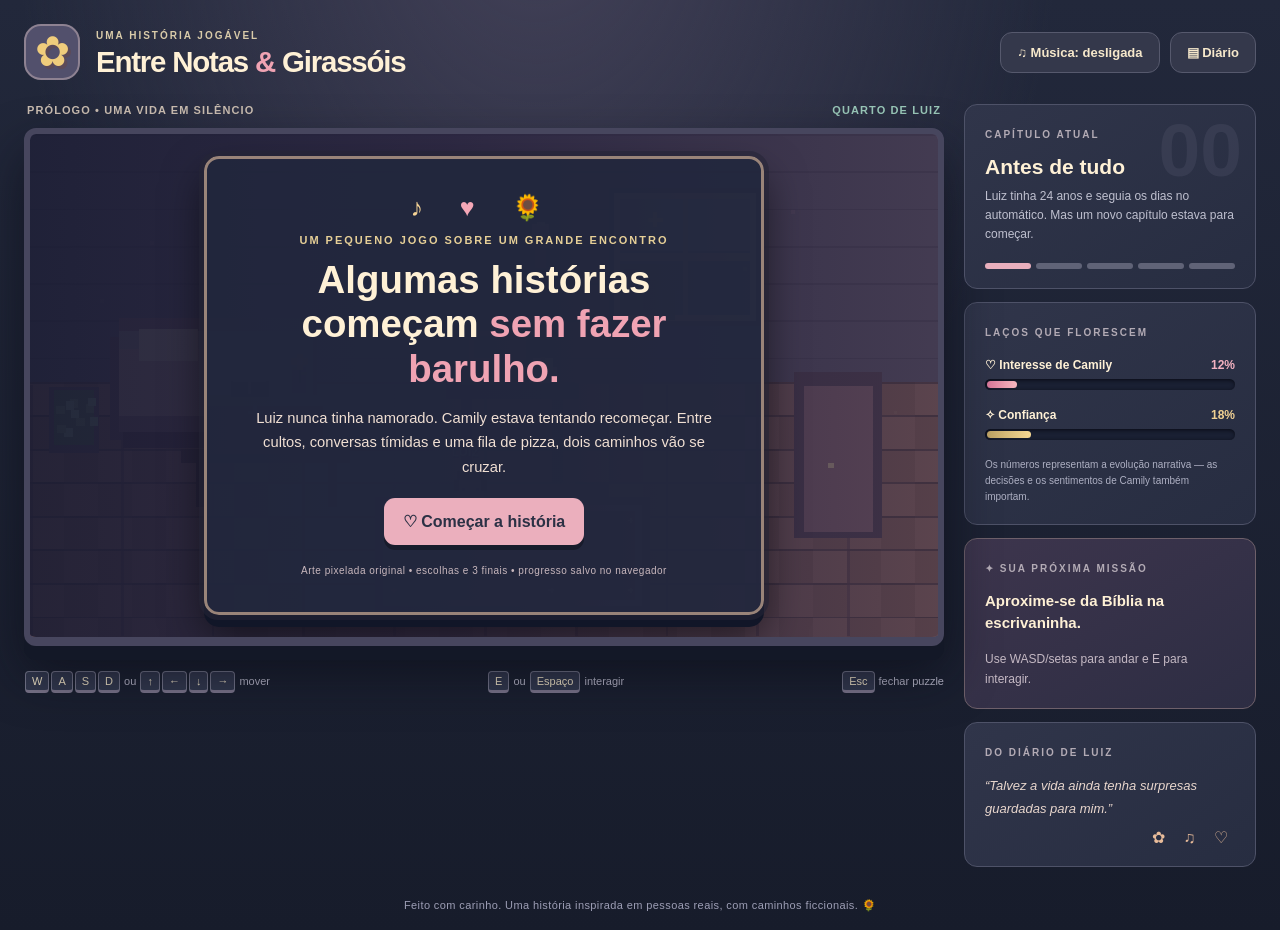
==== android-app/app/src/main/assets/index.html @ 6563f70f "feat(android): adicionar aplicativo APK offline e fluxo de compilação" ====
<!doctype html>
<html lang="pt-BR">
<head>
  <meta charset="utf-8" />
  <meta name="viewport" content="width=device-width, initial-scale=1, viewport-fit=cover" />
  <meta name="theme-color" content="#1f2339" />
  <meta name="description" content="Uma história jogável em pixel art sobre Luiz e Camily: fé, amizade, coragem e um encontro na fila da pizza." />
  <title>Entre Notas e Girassóis 🌻 — Uma história de Luiz & Camily</title>
  <link rel="manifest" href="manifest.webmanifest" />
  <link rel="icon" href="icon-192.png" sizes="192x192" type="image/png" />
  <meta name="apple-mobile-web-app-capable" content="yes" />
  <meta name="apple-mobile-web-app-status-bar-style" content="black-translucent" />
  <meta name="apple-mobile-web-app-title" content="Notas & Girassóis" />
  <link rel="apple-touch-icon" href="icon-192.png" />
  <link rel="stylesheet" href="styles.css" />
</head>
<body>
  <main class="shell">
    <header class="masthead">
      <div class="brand"><span class="sunflower" aria-hidden="true">✿</span><div><span class="eyebrow">UMA HISTÓRIA JOGÁVEL</span><h1>Entre Notas <em>&</em> Girassóis</h1></div></div>
      <div class="header-tools">
        <button class="utility install-button hidden" id="installApp" type="button" aria-label="Instalar jogo no celular">⇩ Instalar</button>
        <button class="utility" id="soundToggle" type="button" aria-label="Ativar ou desativar música">♫ Música: desligada</button>
        <button class="utility" id="journalToggle" type="button" aria-label="Abrir diário">▤ Diário</button>
      </div>
    </header>

    <section class="play-area" aria-label="Jogo de aventura">
      <div class="main-column">
        <div class="game-topline"><span id="chapterLabel">PRÓLOGO • UMA VIDA EM SILÊNCIO</span><span id="locationLabel">QUARTO DE LUIZ</span></div>
        <div class="mobile-status" aria-label="Progresso da história">
          <div class="mobile-stat"><div class="mobile-stat-title"><span>♡ Interesse de Camily</span><strong id="mobileInterest">12%</strong></div><div class="mobile-meter"><i id="mobileInterestBar"></i></div></div>
          <div class="mobile-stat"><div class="mobile-stat-title"><span>✧ Confiança</span><strong id="mobileTrust">18%</strong></div><div class="mobile-meter trust"><i id="mobileTrustBar"></i></div></div>
          <p class="mobile-goal" id="mobileObjective">Encontre sua Bíblia no quarto.</p>
        </div>
        <div class="game-frame" id="gameFrame">
          <canvas id="game" width="960" height="540" role="img" aria-label="Cenário de aventura em pixel art com Luiz, personagens e locais para explorar"></canvas>
          <div class="overlay intro" id="introScreen">
            <div class="intro-panel">
              <div class="intro-mark">♪ <span>♥</span> 🌻</div>
              <p class="intro-eyebrow">UM PEQUENO JOGO SOBRE UM GRANDE ENCONTRO</p>
              <h2>Algumas histórias<br/>começam <em>sem fazer barulho.</em></h2>
              <p>Luiz nunca tinha namorado. Camily estava tentando recomeçar. Entre cultos, conversas tímidas e uma fila de pizza, dois caminhos vão se cruzar.</p>
              <div class="intro-buttons"><button id="newGame" class="btn primary">♡ Começar a história</button><button id="continueGame" class="btn secondary hidden">Continuar aventura</button></div>
              <span class="smallprint">Arte pixelada original • escolhas e 3 finais • progresso salvo no navegador</span>
            </div>
          </div>
          <div class="dialog-layer hidden" id="dialogLayer" aria-live="polite">
            <div class="dialog-box">
              <div class="dialog-meta"><span id="speakerName">Narrador</span><span id="dialogHint">ESCOLHA SUA RESPOSTA</span></div>
              <p id="dialogText"></p>
              <div class="choice-list" id="dialogChoices"></div>
            </div>
          </div>
          <div class="puzzle-layer hidden" id="puzzleLayer" aria-live="polite">
            <section class="puzzle-card" role="dialog" aria-modal="true" aria-labelledby="puzzleTitle">
              <div class="puzzle-kicker" id="puzzleKicker">DESAFIO</div>
              <h2 id="puzzleTitle">Puzzle</h2>
              <p id="puzzleDescription"></p>
              <div id="puzzleContent"></div>
              <button class="puzzle-close" id="puzzleClose">Voltar ao cenário</button>
            </section>
          </div>
          <div class="overlay ending hidden" id="endingScreen">
            <div class="ending-panel"><div class="end-sunflower">🌻</div><span class="eyebrow" id="endingEyebrow">FIM DO CAPÍTULO</span><h2 id="endingTitle"></h2><p id="endingDescription"></p><div class="ending-summary" id="endingSummary"></div><button id="playAgain" class="btn primary">↻ Jogar outra vez</button></div>
          </div>
          <div class="toast hidden" id="toast" role="status"></div>
          <div class="action-hint hidden" id="actionHint"><kbd>E</kbd> <span id="actionName">Conversar</span></div>
        </div>
        <div class="controls-bar">
          <span><kbd>W</kbd><kbd>A</kbd><kbd>S</kbd><kbd>D</kbd> ou <kbd>↑</kbd><kbd>←</kbd><kbd>↓</kbd><kbd>→</kbd> mover</span>
          <span><kbd>E</kbd> ou <kbd>Espaço</kbd> interagir</span>
          <span><kbd>Esc</kbd> fechar puzzle</span>
        </div>
        <div class="mobile-controls" aria-label="Controles de toque">
          <div class="dpad" role="group" aria-label="Mover Luiz">
            <button type="button" data-dir="up" aria-label="Cima">▲</button>
            <div><button type="button" data-dir="left" aria-label="Esquerda">◀</button><button type="button" data-dir="down" aria-label="Baixo">▼</button><button type="button" data-dir="right" aria-label="Direita">▶</button></div>
          </div>
          <div class="mobile-actions"><button class="interact-button" type="button" id="touchInteract">✦<span>Interagir</span></button><span class="mobile-tap-tip">Toque no cenário para andar</span></div>
        </div>
      </div>
      <aside class="sidebar">
        <section class="side-card chapter-card"><span class="side-label">CAPÍTULO ATUAL</span><div class="chapter-num" id="chapterNumber">00</div><h2 id="chapterName">Antes de tudo</h2><p id="chapterDescription">Às vezes o primeiro passo é simplesmente sair de casa.</p><div class="chapter-progress" id="chapterProgress"><i class="active"></i><i></i><i></i><i></i><i></i></div></section>
        <section class="side-card affection-card"><span class="side-label">LAÇOS QUE FLORESCEM</span><div class="meter-head"><span>♡ Interesse de Camily</span><strong id="interestValue">12%</strong></div><div class="meter pink"><div id="interestBar"></div></div><div class="meter-head second"><span>✧ Confiança</span><strong id="trustValue">18%</strong></div><div class="meter gold"><div id="trustBar"></div></div><p class="meter-footnote">Os números representam a evolução narrativa — as decisões e os sentimentos de Camily também importam.</p></section>
        <section class="side-card objective-card"><span class="side-label">✦ SUA PRÓXIMA MISSÃO</span><p id="objective">Encontre sua Bíblia no quarto.</p><span class="tip" id="tip">Aproxime-se dos objetos brilhantes e pressione E.</span></section>
        <section class="side-card quote-card"><span class="side-label">DO DIÁRIO DE LUIZ</span><blockquote id="diaryQuote">“Talvez a vida ainda tenha surpresas guardadas para mim.”</blockquote><span class="hand-drawn">✿ ♫ ♡</span></section>
      </aside>
    </section>
    <footer>Feito com carinho. Uma história inspirada em pessoas reais, com caminhos ficcionais. 🌻</footer>
  </main>

  <dialog id="journalDialog" class="journal-dialog"><div class="journal-inner"><button id="journalClose" class="journal-close" aria-label="Fechar diário">×</button><span class="eyebrow">PÁGINAS DE UMA HISTÓRIA</span><h2>O diário de Luiz</h2><div id="journalEntries"></div><p class="journal-note">As páginas vão surgindo enquanto você vive esta história.</p></div></dialog>
  <script src="game.js" defer></script>
</body>
</html>
---- android-app/app/src/main/assets/styles.css ----
:root{color-scheme:dark;--bg:#191e2b;--panel:#282d40;--panel2:#30364c;--line:#50546c;--cream:#fff1d6;--muted:#bfc2d5;--pink:#f0a3b3;--gold:#e9c77c;--green:#97cdb4;--shadow:#0e111e}
*{box-sizing:border-box}html{min-height:100%;background:var(--bg)}body{margin:0;font-family:Trebuchet MS,Verdana,Arial,sans-serif;background:radial-gradient(ellipse at 42% -15%,#444259 0,transparent 50%),linear-gradient(#22283b,#171c2b);color:var(--cream);min-height:100vh}button{font:inherit;cursor:pointer}.shell{max-width:1500px;margin:0 auto;padding:24px 24px 18px}.masthead{display:flex;align-items:center;justify-content:space-between;gap:12px;margin-bottom:24px}.brand{display:flex;align-items:center;gap:16px}.sunflower{display:grid;place-items:center;color:#f0cd7c;background:#52506c;border:2px solid #8e8292;border-radius:17px;width:56px;height:56px;font-size:42px;line-height:1;text-shadow:3px 3px #5d4b59}.eyebrow,.intro-eyebrow,.side-label,.puzzle-kicker{font-size:11px;letter-spacing:2px;font-weight:bold;color:#d9cba9}.brand .eyebrow{font-size:10px}.brand h1{margin:2px 0 0;font-size:clamp(22px,2.3vw,33px);letter-spacing:-1.2px;font-weight:800}.brand h1 em,.intro-panel h2 em{font-style:normal;color:var(--pink)}.header-tools{display:flex;gap:10px}.utility{background:#34384b;border:1px solid #56596d;color:#f6e8cb;padding:12px 16px;border-radius:12px;font-size:13px;font-weight:bold;transition:transform .16s,background .16s}.utility:hover{transform:translateY(-2px);background:#444962}.play-area{display:grid;grid-template-columns:minmax(0,1fr) 292px;gap:20px;align-items:start}.main-column{min-width:0}.game-topline{display:flex;justify-content:space-between;align-items:center;gap:10px;padding:0 3px 12px;color:#c9bcb0;font-size:11px;font-weight:900;letter-spacing:1.1px}.game-topline span:last-child{color:#99c7b8}.game-frame{aspect-ratio:16/9;position:relative;overflow:hidden;border:6px solid #47465e;border-bottom-width:9px;border-radius:12px;box-shadow:0 14px 0 #131827,0 26px 50px #0b0d17a6;background:#52455d;isolation:isolate}canvas{width:100%;height:100%;display:block;image-rendering:pixelated;image-rendering:crisp-edges}.overlay,.dialog-layer,.puzzle-layer{position:absolute;inset:0;display:flex;align-items:center;justify-content:center}.hidden{display:none!important}.intro{background:linear-gradient(90deg,#191b31e8 0,#29243eec 46%,#312638a3 100%);padding:4%}.intro-panel{max-width:560px;text-align:center;background:#21273de8;border:3px solid #998479;outline:5px solid #25263791;border-radius:15px;padding:clamp(15px,3vw,34px);box-shadow:0 12px 0 #111628,0 20px 40px #0008}.intro-mark{font-size:25px;color:#f5d396;letter-spacing:15px}.intro-mark span{color:#f5a7b7}.intro-eyebrow{color:#e6cf97;margin:12px 0}.intro-panel h2{font-size:clamp(23px,3vw,42px);line-height:1.16;margin:12px 0}.intro-panel p:not(.intro-eyebrow){color:#f0dfd3;line-height:1.65;font-size:clamp(12px,1.15vw,16px)}.intro-buttons{display:flex;justify-content:center;gap:10px;margin:19px 0 15px;flex-wrap:wrap}.btn{border:0;border-radius:11px;padding:14px 19px;font-weight:900;color:#2c3145;box-shadow:0 5px 0 #181b2b;transition:transform .15s}.btn:hover{transform:translateY(-3px)}.btn.primary{background:#ebafbd}.btn.secondary{background:#f3dca7}.smallprint{font-size:10px;color:#c8b7bd;letter-spacing:.5px}.dialog-layer{align-items:end;justify-content:stretch;padding:15px;background:linear-gradient(transparent 15%,#080c19ae 100%)}.dialog-box{background:#292a43f5;border:3px solid #e0bba2;border-radius:13px;padding:16px 19px 18px;width:100%;box-shadow:0 0 0 4px #312f43,0 13px 30px #0009;max-height:90%;overflow:auto}.dialog-meta{display:flex;justify-content:space-between;align-items:center;gap:10px}.dialog-meta #speakerName{font-size:14px;font-weight:900;color:#f2c6a3}.dialog-meta #dialogHint{font-size:10px;letter-spacing:1.3px;color:#e2d3bf}.dialog-box p{margin:10px 0 14px;font-size:clamp(13px,1.28vw,17px);line-height:1.5;color:#f9eddb}.choice-list{display:flex;flex-direction:column;gap:6px}.choice-button{background:#3f415a;border:1px solid #79758e;color:#fff0e4;border-radius:8px;padding:10px 12px;text-align:left;font-size:clamp(12px,1.05vw,15px);transition:background .2s}.choice-button:hover,.choice-button:focus-visible{background:#63536b;outline:2px solid #dfbac0;outline-offset:1px}.choice-button b{color:#eed5a5;margin-right:9px}.puzzle-layer{background:#111828db;padding:14px;z-index:4}.puzzle-card{width:min(540px,100%);background:linear-gradient(#3c3c57,#292a41);border:3px solid #e2b58e;border-radius:14px;box-shadow:0 0 0 5px #161c30,0 23px 35px #0008;padding:24px 26px;text-align:center;max-height:96%;overflow:auto}.puzzle-card h2{font-size:clamp(21px,2.5vw,30px);margin:10px 0;color:#fbe8c7}.puzzle-card p{font-size:14px;line-height:1.6;color:#e9d9d5}.puzzle-close{display:block;margin:16px auto 0;border:0;background:none;color:#f3c2bf;text-decoration:underline;font-size:12px}.music-sequence{display:flex;gap:8px;justify-content:center;margin:18px 0 20px;flex-wrap:wrap}.note-chip{width:44px;height:44px;display:grid;place-items:center;background:#62647d;border:2px solid #b5aac0;color:#fff4d9;border-radius:8px;font-size:20px;font-weight:bold}.note-chip.done{background:#4d796e;border-color:#aad0a8}.music-keys{display:flex;gap:10px;justify-content:center;flex-wrap:wrap}.music-keys button{width:66px;height:65px;border-radius:9px;background:#f4e4cd;color:#3b364d;border:0;border-bottom:7px solid #b7a399;font-weight:900;font-size:20px}.music-keys button:active{transform:translateY(5px);border-bottom-width:2px}.puzzle-status{min-height:24px;font-weight:bold;color:#f9daab}.pizza-choices{display:grid;grid-template-columns:1fr 1fr;gap:10px;margin-top:18px}.pizza-choices button{padding:14px 8px;border:2px solid #af9f9d;background:#51516b;color:#fff0d7;border-radius:9px;font-weight:800}.pizza-choices button:hover{background:#71607a}.pizza-step{color:#f6d498;font-weight:bold;font-size:12px;letter-spacing:1px}.pizza-done{font-size:13px;color:#b2dfc3}.ending{z-index:5;text-align:center;background:#171a2ded;padding:15px}.ending-panel{max-width:590px;background:#303047;border:3px solid #efc592;border-radius:16px;padding:30px;box-shadow:0 13px 0 #18192b;max-height:96%;overflow:auto}.end-sunflower{font-size:42px}.ending-panel h2{font-size:clamp(23px,3vw,37px);margin:12px 0;color:#f4b5be}.ending-panel p{color:#f5e1cd;line-height:1.75}.ending-summary{margin:20px 0;background:#3e425d;border-radius:10px;padding:14px;font-size:14px;color:#f4e4cb}.toast{position:absolute;top:14px;left:50%;transform:translateX(-50%);z-index:9;padding:10px 16px;border-radius:10px;background:#333c4c;border:2px solid #f7cb9a;color:#fff0d8;text-align:center;font-size:12px;font-weight:bold;box-shadow:0 7px 20px #0008;max-width:92%}.action-hint{position:absolute;z-index:2;bottom:14px;left:50%;transform:translateX(-50%);padding:10px 15px;border-radius:9px;background:#263348ec;border:2px solid #c9b5a0;color:#f6e4d7;font-size:13px;font-weight:bold;pointer-events:none;white-space:nowrap}.action-hint kbd{border-color:#dec698}.controls-bar{display:flex;flex-wrap:wrap;justify-content:space-between;gap:12px;margin-top:25px;color:#b9b8ca;font-size:11px}.controls-bar span{white-space:nowrap}kbd{display:inline-block;padding:3px 6px;margin:0 1px;border:1px solid #74758a;border-bottom:3px solid #7a748a;background:#32384e;border-radius:4px;color:#f5e8ca;font-size:11px;font-family:inherit}.sidebar{display:flex;flex-direction:column;gap:13px}.side-card{background:linear-gradient(145deg,#30354a,#272d41);border:1px solid #4e5268;border-radius:13px;padding:19px 20px}.side-label{font-size:10px;color:#b3abb5}.chapter-card{position:relative;overflow:hidden}.chapter-num{position:absolute;right:13px;top:8px;font-size:75px;line-height:1;font-weight:900;color:#74768b2c;pointer-events:none}.chapter-card h2{font-size:21px;margin:13px 0 8px;position:relative}.chapter-card p,.meter-footnote{font-size:12px;line-height:1.6;color:#bfc0cf;margin:0}.chapter-progress{display:flex;gap:5px;margin-top:18px}.chapter-progress i{display:block;flex:1;height:6px;border-radius:4px;background:#606377}.chapter-progress i.active{background:#e9afbd}.meter-head{display:flex;justify-content:space-between;align-items:center;gap:10px;font-size:12px;font-weight:bold;margin:18px 0 7px}.meter-head strong{color:#f4b2c1}.meter-head.second strong{color:#f1d193}.meter{height:11px;background:#1a2033;border-radius:6px;padding:2px;box-shadow:inset 1px 1px 4px #080a14}.meter div{height:100%;border-radius:5px;width:0;transition:width .8s cubic-bezier(.24,1,.31,1)}.meter.pink div{background:linear-gradient(90deg,#d8779a,#f7b7bf)}.meter.gold div{background:linear-gradient(90deg,#bda264,#f8d993)}.meter-footnote{font-size:10px;margin-top:17px;color:#aeb0c3}.objective-card{border-color:#6e606a;background:linear-gradient(150deg,#3d354d,#2d2d43)}.objective-card p{line-height:1.5;font-weight:900;font-size:15px;margin:14px 0}.tip{font-size:12px;line-height:1.6;color:#c5b9c4}.quote-card blockquote{padding:0;margin:15px 0 0;color:#e8d6cd;font-size:13px;line-height:1.75;font-style:italic}.hand-drawn{display:block;text-align:right;color:#e9bc9a;letter-spacing:7px;margin-top:8px}footer{font-size:11px;color:#9d9eb5;margin-top:32px;text-align:center;letter-spacing:.4px}.journal-dialog{border:3px solid #d9b18f;background:#292c42;border-radius:14px;color:var(--cream);padding:0;max-width:560px;width:calc(100vw - 36px);box-shadow:0 20px 70px #0008}.journal-dialog::backdrop{background:#111425c9}.journal-inner{padding:25px 29px;position:relative}.journal-inner h2{font-size:26px}.journal-close{position:absolute;right:17px;top:12px;background:none;color:#f1d9bf;border:0;font-size:29px}.journal-entry{padding:13px 0;border-bottom:1px solid #50546d}.journal-entry strong{color:#f0b4bf;font-size:14px}.journal-entry p{line-height:1.6;color:#f3e2ce;font-size:13px;margin:6px 0}.journal-note{color:#aeaabf;font-size:12px}.mobile-controls{display:none}
@media(max-width:1050px){.play-area{grid-template-columns:minmax(0,1fr) 255px;gap:12px}.side-card{padding:15px}.intro-panel{max-width:490px;padding:16px}.intro-panel p:not(.intro-eyebrow){line-height:1.4}.game-frame{border-width:4px}.shell{padding:18px 15px}}
@media(max-width:790px){.play-area{grid-template-columns:1fr}.sidebar{display:grid;grid-template-columns:1fr 1fr;gap:10px}.quote-card{display:none}.masthead{align-items:flex-start}.brand h1{font-size:22px}.sunflower{width:42px;height:42px;font-size:32px}.header-tools{flex-direction:column}.utility{padding:9px;font-size:11px}.controls-bar{margin-top:15px}.mobile-controls{display:flex;align-items:center;justify-content:space-between;gap:25px;padding:13px 6px 0}.dpad{text-align:center;display:flex;flex-direction:column;gap:5px;align-items:center}.dpad div{display:flex;gap:5px}.dpad button,.interact-button{touch-action:none;border:2px solid #988795;border-bottom:4px solid #777084;border-radius:9px;background:#424960;color:#ffecd3;min-width:49px;min-height:40px;font-weight:bold}.interact-button{padding:10px 28px;border-color:#e2b3a8;background:#664b64}.intro{padding:7px}.intro-panel{max-width:92%;padding:12px}.intro-panel h2{font-size:clamp(18px,4.8vw,30px)}.intro-panel p:not(.intro-eyebrow){font-size:clamp(10px,2.1vw,13px)}.intro-mark{font-size:15px}.intro-eyebrow{font-size:8px}.smallprint{font-size:8px}.btn{padding:9px 12px;font-size:12px}.dialog-box{padding:10px}.dialog-box p{margin:6px 0;font-size:12px}.choice-button{padding:7px;font-size:11px}.puzzle-card{padding:12px}.puzzle-card p{font-size:12px}.controls-bar{font-size:10px}.controls-bar span:last-child{display:none}}
@media(max-width:420px){.shell{padding:12px 8px}.brand{gap:7px}.brand h1{font-size:18px}.brand .eyebrow{font-size:8px}.utility{font-size:10px;padding:7px}.header-tools{gap:4px}.game-topline{font-size:8px}.sidebar{grid-template-columns:1fr}.side-card{padding:13px}.intro-panel h2{font-size:19px}.intro-panel p:not(.intro-eyebrow){font-size:10px;line-height:1.26}.intro-buttons{margin:9px}.smallprint{display:none}.dialog-meta #speakerName{font-size:11px}.dialog-meta #dialogHint{font-size:8px}}


/* Mobile-first additions: câmera retrato 3:4, HUD compacto e controles de polegar. */
.mobile-status {display:none}
.mobile-actions {display:flex;flex-direction:column;align-items:center;gap:8px}
.mobile-tap-tip {font-size:11px;color:#d9c2c6;text-align:center;max-width:150px}
.interact-button span {display:block;font-size:13px}
canvas {touch-action:none}
button { -webkit-tap-highlight-color:transparent }
@media(hover:none) and (pointer:coarse){
  .mobile-controls {display:flex;align-items:center;justify-content:space-between;gap:14px;padding:15px 10px 4px}
  .dpad button {width:64px;height:60px;min-width:64px;min-height:60px;touch-action:none;user-select:none;-webkit-user-select:none;font-size:20px;border-radius:14px}
  .dpad {gap:2px}
  .dpad div {gap:4px}
  .interact-button {min-width:104px;min-height:96px;border-radius:50%;font-size:29px;box-shadow:0 7px 0 #45394d;touch-action:manipulation}
  .dpad button:active,.interact-button:active{filter:brightness(1.2);transform:translateY(2px)}
}
@media(max-width:700px) and (orientation:portrait){
  html,body{max-width:100%;overflow-x:hidden}
  body {background:linear-gradient(#29263d,#171b2b)}
  .shell {padding:calc(8px + env(safe-area-inset-top)) 10px calc(16px + env(safe-area-inset-bottom));max-width:540px;margin-inline:auto}
  .masthead{margin-bottom:13px;align-items:center;gap:8px}
  .brand h1{font-size:clamp(17px,4.6vw,24px);line-height:1.1;letter-spacing:-.6px}
  .brand .eyebrow{font-size:8px;letter-spacing:1px}
  .sunflower{flex:0 0 36px;width:36px;height:36px;font-size:26px;border-radius:11px}
  .header-tools {flex-direction:row;flex-wrap:wrap;justify-content:flex-end;gap:5px}
  .utility{padding:9px;font-size:11px;white-space:nowrap}
  .play-area{display:block}
  .game-topline{padding:0 1px 7px;font-size:9px;gap:5px}
  .game-topline span:last-child{max-width:42%;text-align:right}
  .game-frame{aspect-ratio:3/4;border:3px solid #61576e;border-bottom-width:5px;border-radius:13px;box-shadow:0 9px 0 #151626,0 16px 36px #080a1388}
  .mobile-status {display:grid;grid-template-columns:1fr 1fr;gap:7px 10px;margin:0 0 11px;padding:9px 10px 7px;background:#2d3148;border:1px solid #595369;border-radius:12px}
  .mobile-stat-title{display:flex;justify-content:space-between;gap:3px;align-items:center;color:#f0dfe0;font-size:10px;font-weight:bold}
  .mobile-stat-title strong{color:#eeb3c1}
  .mobile-meter{height:7px;background:#151c2c;border-radius:7px;margin-top:6px;overflow:hidden}
  .mobile-meter i{display:block;height:100%;width:0;background:#efaabb;border-radius:7px;transition:width .4s}
  .mobile-meter.trust i{background:#efd496}
  .mobile-goal{grid-column:1/-1;font-size:12px;line-height:1.35;margin:2px 0 0;color:#f6dbb2}
  .sidebar{display:none}
  .controls-bar{display:none}
  .mobile-controls{display:flex;align-items:center;justify-content:space-between;gap:10px;padding:15px 8px 0}
  .dpad button{height:58px;width:60px;min-width:60px;min-height:58px;font-size:19px;border-radius:13px;touch-action:none;user-select:none;-webkit-user-select:none}
  .dpad div{gap:4px}
  .mobile-actions{margin-left:auto}
  .interact-button{width:106px;height:96px;min-height:96px;padding:8px;box-shadow:0 5px 0 #422f48;font-size:24px;border-radius:22px}
  .interact-button span{font-size:12px}
  .mobile-tap-tip{font-size:10px}
  .intro{padding:7px;overflow:auto;align-items:center}
  .intro-panel{max-width:100%;padding:clamp(10px,4vw,22px);max-height:100%;overflow:auto}
  .intro-panel h2{font-size:clamp(23px,5.8vw,31px);line-height:1.12;margin:9px 0}
  .intro-panel p:not(.intro-eyebrow){font-size:clamp(12px,3.3vw,15px);line-height:1.46}
  .intro-eyebrow{font-size:10px;letter-spacing:1.1px}
  .intro-mark{font-size:21px;letter-spacing:6px}
  .intro-buttons{margin:12px 0;gap:7px}
  .btn {font-size:14px;padding:12px 16px;min-height:46px}
  .smallprint{display:block;font-size:9px;line-height:1.35}
  .dialog-layer{padding:8px;align-items:flex-end}
  .dialog-box{padding:12px 13px 14px;max-height:89%;border-radius:12px}
  .dialog-meta #speakerName{font-size:15px}
  .dialog-meta #dialogHint{font-size:9px;letter-spacing:.5px}
  .dialog-box p{font-size:14px;line-height:1.45;margin:9px 0 13px}
  .choice-list{gap:8px}
  .choice-button{font-size:13px;line-height:1.35;min-height:46px;padding:10px 12px}
  .puzzle-layer{padding:8px}
  .puzzle-card{padding:13px;max-height:98%;width:100%}
  .puzzle-card h2{font-size:23px}
  .puzzle-card p{font-size:13px;line-height:1.5}
  .music-keys button{min-width:61px;min-height:60px}
  .pizza-choices button{min-height:55px;font-size:13px}
  .ending-panel{padding:19px;max-height:96%}
  .ending-panel h2{font-size:24px}
  .ending-panel p{font-size:13px;line-height:1.5}
  .action-hint{bottom:10px;max-width:90%;white-space:normal;text-align:center;font-size:11px;padding:6px 11px}
  .action-hint kbd{display:none}
  footer{font-size:10px;margin-top:21px}
}
@media(max-width:360px) and (orientation:portrait){
  .shell{padding-inline:7px}
  .brand h1{font-size:17px}
  .brand .eyebrow{font-size:7px}
  .dpad button{min-width:50px;width:50px;min-height:52px;height:52px}
  .interact-button{width:91px;min-width:91px;height:88px;min-height:88px}
  .mobile-goal{font-size:11px}
  .mobile-stat-title{font-size:9px}
}
@media(max-width:700px) and (orientation:landscape){
  .shell{padding:8px max(10px,env(safe-area-inset-right)) 12px max(10px,env(safe-area-inset-left))}
  .masthead{margin-bottom:8px}
  .header-tools{flex-direction:row}
  .play-area{grid-template-columns:1fr}
  .sidebar{display:none}
  .game-frame{max-height:min(70vh,490px);width:min(100%,calc(min(70vh,490px) * 16 / 9));margin-inline:auto}
  .controls-bar{display:none}
  .mobile-controls{display:flex;max-width:650px;margin:auto;gap:10px;padding:5px}
  .dpad{flex-direction:row}
  .dpad button{width:48px;height:45px;min-height:45px;min-width:48px}
  .interact-button{width:98px;min-height:55px;height:55px;padding:5px;border-radius:13px}
  .mobile-tap-tip{display:none}
}
@media(prefers-reduced-motion:reduce){*,*:before,*:after{scroll-behavior:auto!important;transition:none!important}}
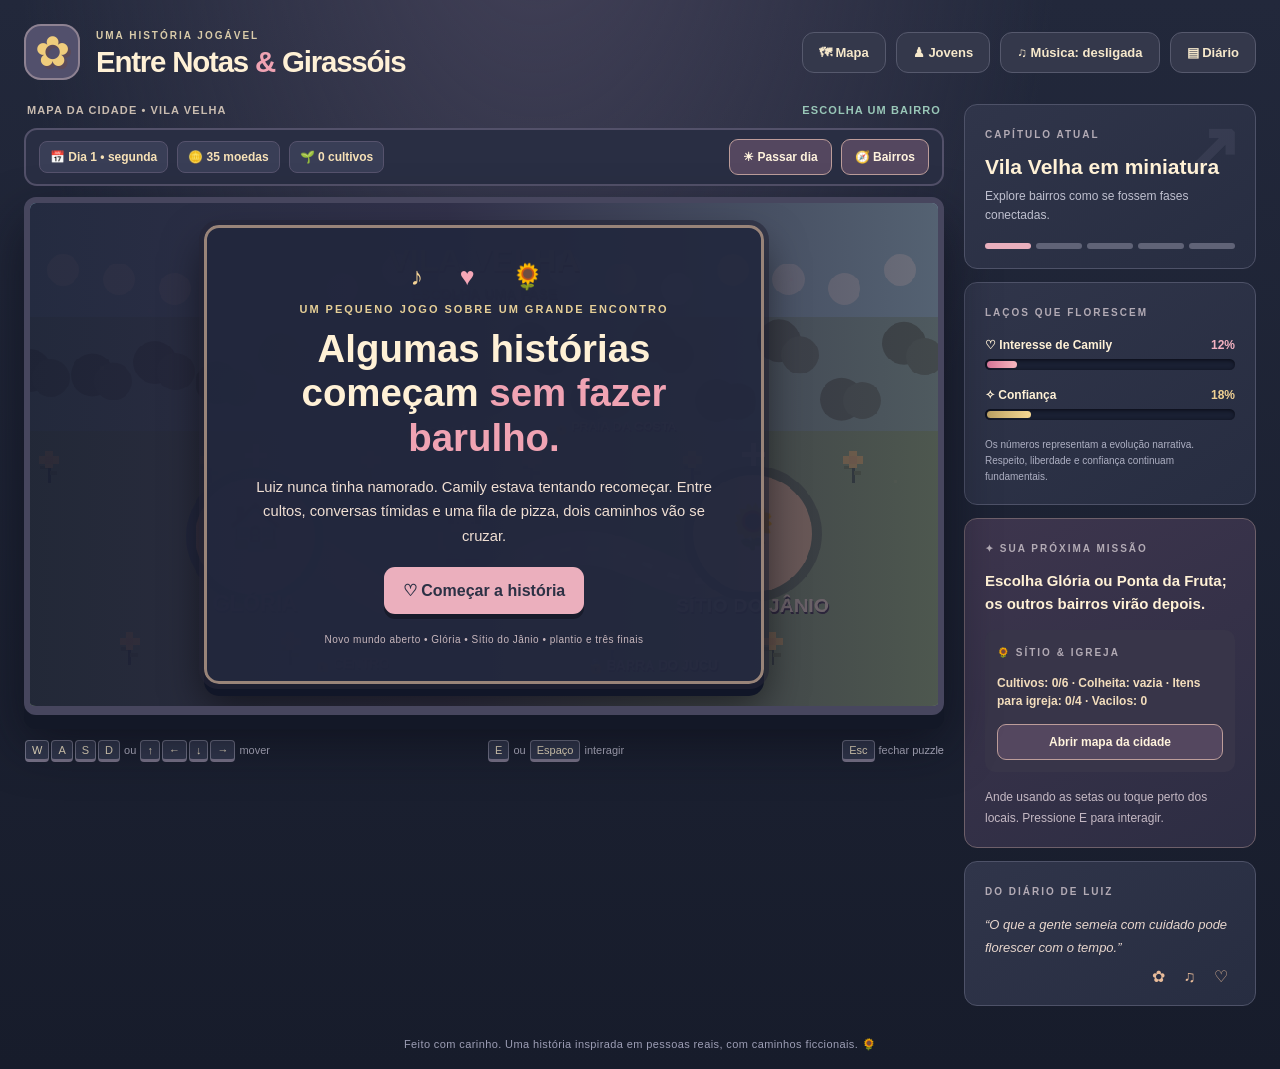
==== commit acd65b3e: "feat: expansão Vila Velha — Glória, mapa de bairros, jovens, plantio, oração e loja" ====
--- a/android-app/app/src/main/assets/index.html
+++ b/android-app/app/src/main/assets/index.html
@@ -19,6 +19,8 @@
     <header class="masthead">
       <div class="brand"><span class="sunflower" aria-hidden="true">✿</span><div><span class="eyebrow">UMA HISTÓRIA JOGÁVEL</span><h1>Entre Notas <em>&</em> Girassóis</h1></div></div>
       <div class="header-tools">
+        <button class="utility" id="mapToggle" type="button">🗺 Mapa</button>
+        <button class="utility" id="charactersToggle" type="button">♟ Jovens</button>
         <button class="utility install-button hidden" id="installApp" type="button" aria-label="Instalar jogo no celular">⇩ Instalar</button>
         <button class="utility" id="soundToggle" type="button" aria-label="Ativar ou desativar música">♫ Música: desligada</button>
         <button class="utility" id="journalToggle" type="button" aria-label="Abrir diário">▤ Diário</button>
@@ -33,6 +35,10 @@
           <div class="mobile-stat"><div class="mobile-stat-title"><span>✧ Confiança</span><strong id="mobileTrust">18%</strong></div><div class="mobile-meter trust"><i id="mobileTrustBar"></i></div></div>
           <p class="mobile-goal" id="mobileObjective">Encontre sua Bíblia no quarto.</p>
         </div>
+        <div class="world-toolbar" aria-label="Sistema de dias e economia">
+          <div class="world-resources"><span id="dayBadge">📅 Dia 1 • Segunda</span><span id="coinsBadge">🪙 30 moedas</span><span id="harvestBadge">🌱 0 cultivos</span></div>
+          <div class="world-buttons"><button type="button" id="nextDay">☀ Passar dia</button><button type="button" id="worldNav">🧭 Bairros</button></div>
+        </div>
         <div class="game-frame" id="gameFrame">
           <canvas id="game" width="960" height="540" role="img" aria-label="Cenário de aventura em pixel art com Luiz, personagens e locais para explorar"></canvas>
           <div class="overlay intro" id="introScreen">
@@ -42,8 +48,14 @@
               <h2>Algumas histórias<br/>começam <em>sem fazer barulho.</em></h2>
               <p>Luiz nunca tinha namorado. Camily estava tentando recomeçar. Entre cultos, conversas tímidas e uma fila de pizza, dois caminhos vão se cruzar.</p>
               <div class="intro-buttons"><button id="newGame" class="btn primary">♡ Começar a história</button><button id="continueGame" class="btn secondary hidden">Continuar aventura</button></div>
-              <span class="smallprint">Arte pixelada original • escolhas e 3 finais • progresso salvo no navegador</span>
+              <span class="smallprint">Novo mundo aberto • Glória • Sítio do Jânio • plantio e três finais</span>
             </div>
+          </div>
+          <div class="character-layer hidden" id="characterLayer" role="dialog" aria-modal="true" aria-label="Escolha de personagem">
+            <div class="character-panel"><p class="intro-eyebrow">ESCOLHA SEU PERSONAGEM</p><h2>Quem vive essa aventura?</h2>
+            <p class="char-note">Todos os jovens já estão no elenco. Por enquanto, somente Luiz está disponível para jogar.</p>
+            <div id="characterCards" class="character-grid"></div>
+            <button id="characterBack" class="btn secondary" type="button">Voltar</button></div>
           </div>
           <div class="dialog-layer hidden" id="dialogLayer" aria-live="polite">
             <div class="dialog-box">
@@ -62,7 +74,7 @@
             </section>
           </div>
           <div class="overlay ending hidden" id="endingScreen">
-            <div class="ending-panel"><div class="end-sunflower">🌻</div><span class="eyebrow" id="endingEyebrow">FIM DO CAPÍTULO</span><h2 id="endingTitle"></h2><p id="endingDescription"></p><div class="ending-summary" id="endingSummary"></div><button id="playAgain" class="btn primary">↻ Jogar outra vez</button></div>
+            <div class="ending-panel"><div class="end-sunflower">🌻</div><span class="eyebrow" id="endingEyebrow">FIM DO CAPÍTULO</span><h2 id="endingTitle"></h2><p id="endingDescription"></p><div class="ending-summary" id="endingSummary"></div><button id="exploreAfterEnding" class="btn secondary">🗺 Continuar explorando</button><button id="playAgain" class="btn primary">↻ Jogar outra vez</button></div>
           </div>
           <div class="toast hidden" id="toast" role="status"></div>
           <div class="action-hint hidden" id="actionHint"><kbd>E</kbd> <span id="actionName">Conversar</span></div>
@@ -82,8 +94,8 @@
       </div>
       <aside class="sidebar">
         <section class="side-card chapter-card"><span class="side-label">CAPÍTULO ATUAL</span><div class="chapter-num" id="chapterNumber">00</div><h2 id="chapterName">Antes de tudo</h2><p id="chapterDescription">Às vezes o primeiro passo é simplesmente sair de casa.</p><div class="chapter-progress" id="chapterProgress"><i class="active"></i><i></i><i></i><i></i><i></i></div></section>
-        <section class="side-card affection-card"><span class="side-label">LAÇOS QUE FLORESCEM</span><div class="meter-head"><span>♡ Interesse de Camily</span><strong id="interestValue">12%</strong></div><div class="meter pink"><div id="interestBar"></div></div><div class="meter-head second"><span>✧ Confiança</span><strong id="trustValue">18%</strong></div><div class="meter gold"><div id="trustBar"></div></div><p class="meter-footnote">Os números representam a evolução narrativa — as decisões e os sentimentos de Camily também importam.</p></section>
-        <section class="side-card objective-card"><span class="side-label">✦ SUA PRÓXIMA MISSÃO</span><p id="objective">Encontre sua Bíblia no quarto.</p><span class="tip" id="tip">Aproxime-se dos objetos brilhantes e pressione E.</span></section>
+        <section class="side-card affection-card"><span class="side-label">LAÇOS QUE FLORESCEM</span><div class="meter-head"><span>♡ Interesse de Camily</span><strong id="interestValue">12%</strong></div><div class="meter pink"><div id="interestBar"></div></div><div class="meter-head second"><span>✧ Confiança</span><strong id="trustValue">18%</strong></div><div class="meter gold"><div id="trustBar"></div></div><p class="meter-footnote">Os números representam a evolução narrativa. Respeito, liberdade e confiança continuam fundamentais.</p></section>
+        <section class="side-card objective-card"><span class="side-label">✦ SUA PRÓXIMA MISSÃO</span><p id="objective">Encontre sua Bíblia no quarto.</p><div class="farm-card"><span class="side-label">🌻 SÍTIO & IGREJA</span><p id="farmSidebar">Visite o Sítio do Jânio para plantar e ajudar a igreja.</p><button id="farmShortcut" type="button" class="mini-shortcut">Abrir mapa da cidade</button></div><span class="tip" id="tip">Aproxime-se dos objetos brilhantes e pressione E.</span></section>
         <section class="side-card quote-card"><span class="side-label">DO DIÁRIO DE LUIZ</span><blockquote id="diaryQuote">“Talvez a vida ainda tenha surpresas guardadas para mim.”</blockquote><span class="hand-drawn">✿ ♫ ♡</span></section>
       </aside>
     </section>
--- a/android-app/app/src/main/assets/styles.css
+++ b/android-app/app/src/main/assets/styles.css
@@ -102,4 +102,28 @@
   .interact-button{width:98px;min-height:55px;height:55px;padding:5px;border-radius:13px}
   .mobile-tap-tip{display:none}
 }
-@media(prefers-reduced-motion:reduce){*,*:before,*:after{scroll-behavior:auto!important;transition:none!important}}+@media(prefers-reduced-motion:reduce){*,*:before,*:after{scroll-behavior:auto!important;transition:none!important}}
+
+/* Expansão: exploração, seleção de personagens, calendário e economia */
+.world-toolbar{display:flex;justify-content:space-between;align-items:center;gap:10px;flex-wrap:wrap;background:#292e43;border:2px solid #53516a;border-radius:13px;padding:9px 13px;margin:0 0 11px;color:#f7e1b6}
+.world-resources,.world-buttons{display:flex;flex-wrap:wrap;gap:9px;align-items:center}
+.world-resources span{background:#393e56;border:1px solid #56536d;border-radius:8px;padding:8px 10px;font-size:12px;font-weight:bold}
+.world-buttons button,.mini-shortcut{border:1px solid #bd9d9a;background:#54475f;color:#fff3dd;border-radius:9px;padding:9px 13px;font-size:12px;font-weight:bold;min-height:36px}
+.world-buttons button:hover,.mini-shortcut:hover{background:#78546b}
+.character-layer{position:absolute;inset:0;z-index:30;display:flex;justify-content:center;align-items:center;background:#191a30ed;padding:14px;overflow:auto}
+.character-layer.hidden{display:none}
+.character-panel{background:#302b45;border:3px solid #cba583;border-radius:18px;box-shadow:0 8px 0 #1c2232,0 18px 40px #0b0c1c9c;max-width:800px;max-height:100%;overflow:auto;padding:20px;width:100%;text-align:center}
+.character-panel h2{font-size:clamp(20px,3vw,31px);margin:8px 0;color:#ffe1b5}.char-note{font-size:13px;color:#e0d3cf;line-height:1.4;margin:9px auto 14px;max-width:540px}
+.character-grid{display:grid;grid-template-columns:repeat(5,minmax(0,1fr));gap:9px;margin-bottom:13px}
+.character-option{border:2px solid #61546b;background:linear-gradient(#49455c,#36344e);border-radius:12px;padding:11px 4px;min-height:93px;display:flex;align-items:center;flex-direction:column;justify-content:center;gap:3px;color:#f9e1c7}
+.character-option:not(:disabled){border-color:#edc68e;background:linear-gradient(#806276,#594b66);cursor:pointer}
+.character-option:disabled{opacity:.62;cursor:not-allowed}.character-emoji{font-size:27px}.character-option strong{font-size:12px}.character-option small{font-size:9px;color:#e7cda9}
+.farm-card{background:#383549;padding:12px;border-radius:10px;margin:15px 0}.farm-card p{font-size:12px;line-height:1.5;color:#f3ddbc}.mini-shortcut{width:100%}
+@media(max-width:700px){.world-toolbar{padding:7px;gap:6px}.world-resources{width:100%;justify-content:space-between;gap:4px}.world-resources span{font-size:10px;padding:6px}.world-buttons{width:100%;display:grid;grid-template-columns:1fr 1fr}.world-buttons button{padding:8px;font-size:11px}.character-grid{grid-template-columns:repeat(3,minmax(0,1fr));gap:6px}.character-panel{padding:12px 9px}.character-option{min-height:79px;padding:6px 2px}.character-emoji{font-size:22px}.character-option strong{font-size:11px}.character-option small{font-size:8px}.char-note{font-size:11px;margin:5px 0 9px}}
+@media(max-width:360px){.world-resources span{font-size:9px;padding:5px}}
+
+.avatar-mini{position:relative;display:block;width:37px;height:45px;border-radius:8px;background:#5a6471;border:2px solid #93829a;image-rendering:pixelated}
+.avatar-mini:before{content:'';position:absolute;top:8px;left:7px;width:19px;height:24px;background:var(--skin);box-shadow:0 -7px 0 var(--hair)}
+.avatar-hair{position:absolute;top:2px;left:7px;background:var(--hair);width:19px;height:12px;box-shadow:4px -2px 0 var(--hair);z-index:1}
+.avatar-eyes{position:absolute;top:18px;left:13px;width:3px;height:3px;background:#3d3342;box-shadow:9px 0 0 #3d3342;z-index:2}
+.avatar-shirt{position:absolute;bottom:0;left:4px;width:27px;height:13px;background:var(--shirt);border-radius:5px 5px 0 0;z-index:2}
